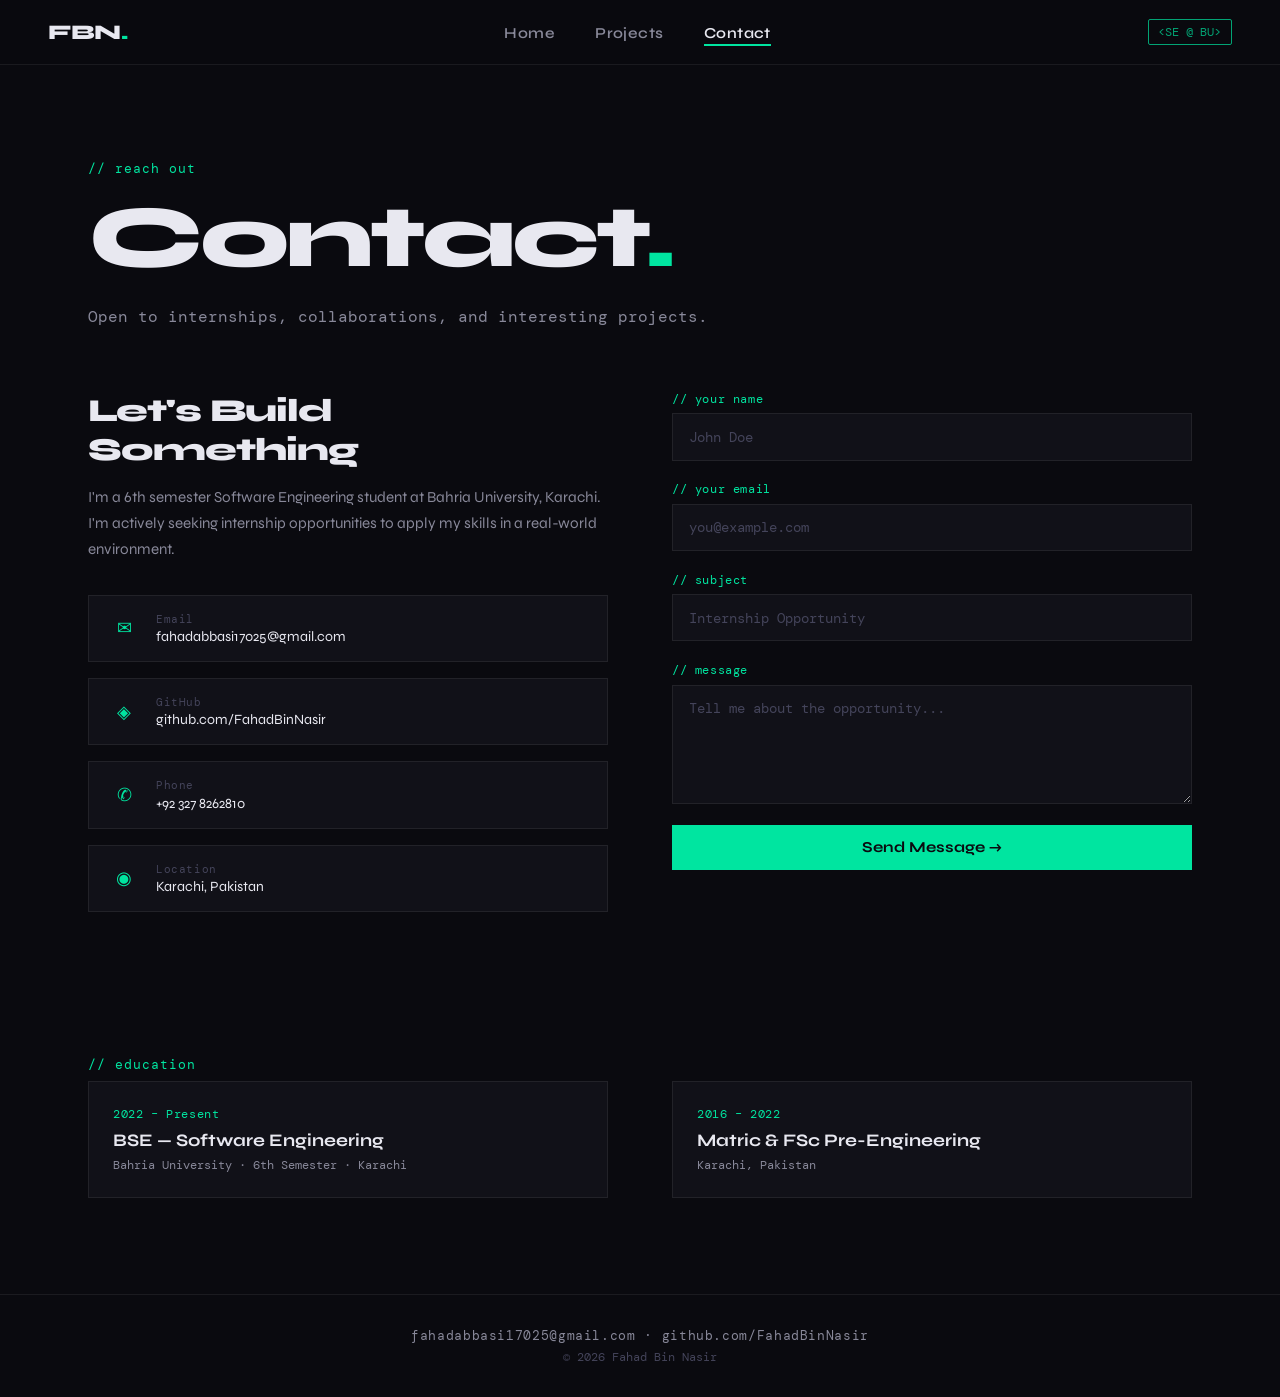
==== contact.html @ 9cdaa119 "Initial portfolio commit" ====
<!DOCTYPE html>
<html lang="en">
<head>
  <meta charset="UTF-8" />
  <meta name="viewport" content="width=device-width, initial-scale=1.0"/>
  <title>Contact — Fahad Bin Nasir</title>
  <link rel="preconnect" href="https://fonts.googleapis.com">
  <link href="https://fonts.googleapis.com/css2?family=Syne:wght@400;600;700;800&family=DM+Mono:wght@300;400;500&display=swap" rel="stylesheet">
  <link rel="stylesheet" href="css/style.css">
</head>
<body>

  <nav>
    <div class="nav-logo">FBN<span class="dot">.</span></div>
    <ul class="nav-links">
      <li><a href="index.html">Home</a></li>
      <li><a href="projects.html">Projects</a></li>
      <li><a href="contact.html" class="active">Contact</a></li>
    </ul>
    <div class="nav-tag mono">&lt;SE @ BU&gt;</div>
  </nav>

  <div class="page-header">
    <p class="section-label mono fade-in">// reach out</p>
    <h1 class="page-title fade-in delay-1">Contact<span class="dot">.</span></h1>
    <p class="page-subtitle fade-in delay-2">Open to internships, collaborations, and interesting projects.</p>
  </div>

  <section class="contact-section">
    <div class="contact-grid">

      <div class="contact-info fade-up">
        <h2>Let's Build Something</h2>
        <p>I'm a 6th semester Software Engineering student at Bahria University, Karachi. I'm actively seeking internship opportunities to apply my skills in a real-world environment.</p>

        <div class="contact-links">
          <a href="mailto:fahadabbasi17025@gmail.com" class="contact-link">
            <span class="contact-icon mono">✉</span>
            <div>
              <span class="contact-label mono">Email</span>
              <span class="contact-val">fahadabbasi17025@gmail.com</span>
            </div>
          </a>
          <a href="https://github.com/FahadBinNasir" target="_blank" class="contact-link">
            <span class="contact-icon mono">◈</span>
            <div>
              <span class="contact-label mono">GitHub</span>
              <span class="contact-val">github.com/FahadBinNasir</span>
            </div>
          </a>
          <a href="tel:+923278262810" class="contact-link">
            <span class="contact-icon mono">✆</span>
            <div>
              <span class="contact-label mono">Phone</span>
              <span class="contact-val">+92 327 8262810</span>
            </div>
          </a>
          <div class="contact-link no-hover">
            <span class="contact-icon mono">◉</span>
            <div>
              <span class="contact-label mono">Location</span>
              <span class="contact-val">Karachi, Pakistan</span>
            </div>
          </div>
        </div>
      </div>

      <div class="contact-form-wrap fade-up delay-2">
        <form class="contact-form" id="contactForm">
          <div class="form-group">
            <label class="mono" for="name">// your name</label>
            <input type="text" id="name" placeholder="John Doe" required>
          </div>
          <div class="form-group">
            <label class="mono" for="email">// your email</label>
            <input type="email" id="email" placeholder="you@example.com" required>
          </div>
          <div class="form-group">
            <label class="mono" for="subject">// subject</label>
            <input type="text" id="subject" placeholder="Internship Opportunity">
          </div>
          <div class="form-group">
            <label class="mono" for="message">// message</label>
            <textarea id="message" rows="5" placeholder="Tell me about the opportunity..." required></textarea>
          </div>
          <button type="submit" class="btn-primary full-width">Send Message →</button>
          <p class="form-note mono" id="formMsg"></p>
        </form>
      </div>

    </div>
  </section>

  <!-- Education strip -->
  <section class="edu-strip">
    <p class="section-label mono">// education</p>
    <div class="edu-items">
      <div class="edu-item fade-up">
        <span class="edu-year mono">2022 – Present</span>
        <h3>BSE — Software Engineering</h3>
        <p class="mono">Bahria University · 6th Semester · Karachi</p>
      </div>
      <div class="edu-item fade-up delay-1">
        <span class="edu-year mono">2016 – 2022</span>
        <h3>Matric &amp; FSc Pre-Engineering</h3>
        <p class="mono">Karachi, Pakistan</p>
      </div>
    </div>
  </section>

  <footer>
    <p class="mono">fahadabbasi17025@gmail.com · github.com/FahadBinNasir</p>
    <p class="footer-copy">© 2026 Fahad Bin Nasir</p>
  </footer>

  <script src="js/main.js"></script>
</body>
</html>
---- css/style.css ----
/* ============================================
   FAHAD BIN NASIR — PORTFOLIO STYLESHEET
   Aesthetic: Dark terminal-meets-editorial
   ============================================ */

:root {
  --bg: #0a0a0f;
  --surface: #111118;
  --surface2: #1a1a24;
  --border: rgba(255,255,255,0.07);
  --accent: #00e5a0;
  --accent2: #7c6bff;
  --text: #e8e8f0;
  --text-dim: #888899;
  --text-dimmer: #44445a;
  --font-display: 'Syne', sans-serif;
  --font-mono: 'DM Mono', monospace;
}

*, *::before, *::after { box-sizing: border-box; margin: 0; padding: 0; }

html { scroll-behavior: smooth; }

body {
  background: var(--bg);
  color: var(--text);
  font-family: var(--font-display);
  min-height: 100vh;
  overflow-x: hidden;
}

/* ── TYPOGRAPHY ── */
.mono { font-family: var(--font-mono); }
.dot { color: var(--accent); }
.outline-text {
  -webkit-text-stroke: 2px var(--accent);
  color: transparent;
}

/* ── NAV ── */
nav {
  position: fixed;
  top: 0; left: 0; right: 0;
  z-index: 100;
  display: flex;
  align-items: center;
  justify-content: space-between;
  padding: 1.2rem 3rem;
  background: rgba(10,10,15,0.85);
  backdrop-filter: blur(16px);
  border-bottom: 1px solid var(--border);
}

.nav-logo {
  font-family: var(--font-display);
  font-weight: 800;
  font-size: 1.3rem;
  letter-spacing: -0.02em;
  color: var(--text);
}

.nav-links {
  list-style: none;
  display: flex;
  gap: 2.5rem;
}

.nav-links a {
  text-decoration: none;
  color: var(--text-dim);
  font-size: 0.95rem;
  font-weight: 600;
  letter-spacing: 0.03em;
  transition: color 0.2s;
  position: relative;
}

.nav-links a::after {
  content: '';
  position: absolute;
  bottom: -4px; left: 0;
  width: 0; height: 2px;
  background: var(--accent);
  transition: width 0.25s ease;
}

.nav-links a:hover, .nav-links a.active {
  color: var(--text);
}

.nav-links a.active::after,
.nav-links a:hover::after {
  width: 100%;
}

.nav-tag {
  font-size: 0.75rem;
  color: var(--accent);
  border: 1px solid var(--accent);
  padding: 0.25rem 0.6rem;
  border-radius: 2px;
  opacity: 0.7;
}

/* ── ANIMATIONS ── */
@keyframes fadeIn {
  from { opacity: 0; transform: translateY(20px); }
  to   { opacity: 1; transform: translateY(0); }
}

@keyframes fadeUp {
  from { opacity: 0; transform: translateY(40px); }
  to   { opacity: 1; transform: translateY(0); }
}

.fade-in { animation: fadeIn 0.7s ease both; }
.fade-up { animation: fadeUp 0.7s ease both; }

.delay-1 { animation-delay: 0.15s; }
.delay-2 { animation-delay: 0.3s; }
.delay-3 { animation-delay: 0.45s; }
.delay-4 { animation-delay: 0.6s; }
.delay-5 { animation-delay: 0.75s; }

/* ── HERO ── */
.hero {
  min-height: 100vh;
  display: flex;
  flex-direction: column;
  align-items: flex-start;
  justify-content: center;
  padding: 8rem 3rem 4rem;
  position: relative;
  overflow: hidden;
}

.hero-bg-grid {
  position: absolute;
  inset: 0;
  background-image:
    linear-gradient(rgba(0,229,160,0.04) 1px, transparent 1px),
    linear-gradient(90deg, rgba(0,229,160,0.04) 1px, transparent 1px);
  background-size: 60px 60px;
  mask-image: radial-gradient(ellipse at 20% 50%, black 30%, transparent 80%);
}

.hero-content { position: relative; z-index: 1; max-width: 800px; }

.hero-greeting {
  color: var(--accent);
  font-size: 0.9rem;
  margin-bottom: 1rem;
  letter-spacing: 0.05em;
}

.hero-name {
  font-size: clamp(3.5rem, 9vw, 7rem);
  font-weight: 800;
  line-height: 1;
  letter-spacing: -0.04em;
  margin-bottom: 1.5rem;
}

.hero-tagline {
  font-size: 1.1rem;
  color: var(--text-dim);
  margin-bottom: 2.5rem;
  font-weight: 400;
  letter-spacing: 0.02em;
}

.hero-cta { display: flex; gap: 1rem; flex-wrap: wrap; }

.hero-scroll-hint {
  position: absolute;
  bottom: 2rem; left: 3rem;
  font-size: 0.75rem;
  color: var(--text-dimmer);
  letter-spacing: 0.1em;
}

/* ── BUTTONS ── */
.btn-primary {
  display: inline-block;
  padding: 0.85rem 2rem;
  background: var(--accent);
  color: var(--bg);
  font-family: var(--font-display);
  font-weight: 700;
  font-size: 0.95rem;
  text-decoration: none;
  border: none;
  cursor: pointer;
  transition: transform 0.2s, box-shadow 0.2s;
}

.btn-primary:hover {
  transform: translateY(-2px);
  box-shadow: 0 8px 30px rgba(0,229,160,0.3);
}

.btn-primary.full-width { width: 100%; text-align: center; }

.btn-ghost {
  display: inline-block;
  padding: 0.85rem 2rem;
  border: 1.5px solid var(--border);
  color: var(--text);
  font-family: var(--font-display);
  font-weight: 600;
  font-size: 0.95rem;
  text-decoration: none;
  transition: border-color 0.2s, color 0.2s;
}

.btn-ghost:hover {
  border-color: var(--accent);
  color: var(--accent);
}

/* ── SECTION LABELS ── */
.section-label {
  font-size: 0.8rem;
  color: var(--accent);
  letter-spacing: 0.08em;
  margin-bottom: 0.5rem;
}

.section-title {
  font-size: clamp(2rem, 4vw, 3rem);
  font-weight: 800;
  letter-spacing: -0.03em;
  margin-bottom: 2.5rem;
}

/* ── SKILLS SECTION ── */
.skills-section {
  padding: 6rem 3rem;
  max-width: 1200px;
  margin: 0 auto;
}

.skills-grid {
  display: grid;
  grid-template-columns: repeat(auto-fit, minmax(240px, 1fr));
  gap: 1.5px;
  background: var(--border);
}

.skill-card {
  background: var(--surface);
  padding: 2rem;
  transition: background 0.2s;
}

.skill-card:hover { background: var(--surface2); }

.skill-icon { font-size: 2rem; margin-bottom: 1rem; }

.skill-card h3 {
  font-size: 1rem;
  font-weight: 700;
  margin-bottom: 0.6rem;
  letter-spacing: 0.01em;
}

.skill-card p {
  font-size: 0.85rem;
  color: var(--text-dim);
  line-height: 1.6;
  font-family: var(--font-mono);
}

/* ── FEATURED SECTION ── */
.featured-section {
  padding: 4rem 3rem 6rem;
  max-width: 1200px;
  margin: 0 auto;
}

.featured-card {
  background: var(--surface);
  border: 1px solid var(--border);
  border-left: 4px solid var(--accent);
  padding: 3rem;
  position: relative;
}

.featured-badge {
  font-family: var(--font-mono);
  font-size: 0.7rem;
  color: var(--accent);
  letter-spacing: 0.1em;
  margin-bottom: 1rem;
}

.featured-title {
  font-size: 3rem;
  font-weight: 800;
  letter-spacing: -0.04em;
  margin-bottom: 0.3rem;
}

.featured-sub {
  font-family: var(--font-mono);
  font-size: 0.85rem;
  color: var(--text-dim);
  margin-bottom: 1.5rem;
}

.featured-desc {
  color: var(--text-dim);
  line-height: 1.7;
  max-width: 600px;
  margin-bottom: 1.5rem;
  font-size: 0.97rem;
}

/* ── TAGS ── */
.proj-tags, .featured-tags { display: flex; flex-wrap: wrap; gap: 0.5rem; margin-bottom: 1.5rem; }

.tag {
  font-family: var(--font-mono);
  font-size: 0.72rem;
  padding: 0.25rem 0.7rem;
  border: 1px solid var(--border);
  color: var(--text-dim);
  letter-spacing: 0.04em;
  transition: border-color 0.2s, color 0.2s;
}

.tag:hover {
  border-color: var(--accent2);
  color: var(--accent2);
}

/* ── PAGE HEADER ── */
.page-header {
  padding: 10rem 3rem 4rem;
  max-width: 1200px;
  margin: 0 auto;
}

.page-title {
  font-size: clamp(3rem, 7vw, 5.5rem);
  font-weight: 800;
  letter-spacing: -0.04em;
  margin-bottom: 1rem;
}

.page-subtitle {
  font-size: 1rem;
  color: var(--text-dim);
  font-family: var(--font-mono);
}

/* ── PROJECTS GRID ── */
.projects-grid-section {
  padding: 0 3rem 6rem;
  max-width: 1200px;
  margin: 0 auto;
}

.projects-grid {
  display: grid;
  grid-template-columns: repeat(auto-fill, minmax(340px, 1fr));
  gap: 1.5px;
  background: var(--border);
}

.project-card {
  background: var(--surface);
  padding: 2rem;
  transition: background 0.2s;
  border-left: 0px solid var(--accent);
  transition: background 0.2s, border-left-width 0.2s;
}

.project-card:hover { background: var(--surface2); border-left-width: 3px; }
.project-card.featured-proj { border-left: 3px solid var(--accent); }

.proj-header {
  display: flex;
  justify-content: space-between;
  align-items: center;
  margin-bottom: 1rem;
}

.proj-badge {
  font-family: var(--font-mono);
  font-size: 0.7rem;
  padding: 0.2rem 0.55rem;
  background: var(--surface2);
  color: var(--text-dim);
  letter-spacing: 0.05em;
}

.proj-badge.in-progress {
  background: rgba(0,229,160,0.1);
  color: var(--accent);
}

.proj-year {
  font-size: 0.7rem;
  color: var(--accent2);
  letter-spacing: 0.05em;
}

.project-card h3 {
  font-size: 1.2rem;
  font-weight: 700;
  margin-bottom: 0.35rem;
  letter-spacing: -0.01em;
}

.proj-course {
  font-size: 0.72rem;
  color: var(--text-dimmer);
  margin-bottom: 0.75rem;
  letter-spacing: 0.01em;
}

.project-card p:not(.proj-course) {
  font-size: 0.87rem;
  color: var(--text-dim);
  line-height: 1.65;
  margin-bottom: 1rem;
}

/* ── CONTACT SECTION ── */
.contact-section {
  padding: 0 3rem 5rem;
  max-width: 1200px;
  margin: 0 auto;
}

.contact-grid {
  display: grid;
  grid-template-columns: 1fr 1fr;
  gap: 4rem;
}

.contact-info h2 {
  font-size: 2rem;
  font-weight: 800;
  letter-spacing: -0.03em;
  margin-bottom: 1rem;
}

.contact-info > p {
  color: var(--text-dim);
  line-height: 1.7;
  margin-bottom: 2rem;
  font-size: 0.95rem;
}

.contact-links { display: flex; flex-direction: column; gap: 1rem; }

.contact-link {
  display: flex;
  align-items: center;
  gap: 1rem;
  text-decoration: none;
  padding: 1rem 1.2rem;
  border: 1px solid var(--border);
  background: var(--surface);
  transition: border-color 0.2s, background 0.2s;
  color: inherit;
}

.contact-link:hover:not(.no-hover) {
  border-color: var(--accent);
  background: var(--surface2);
}

.contact-icon {
  font-size: 1.1rem;
  color: var(--accent);
  width: 2rem;
  text-align: center;
}

.contact-label {
  display: block;
  font-size: 0.7rem;
  color: var(--text-dimmer);
  letter-spacing: 0.05em;
  margin-bottom: 0.15rem;
}

.contact-val {
  display: block;
  font-size: 0.88rem;
  color: var(--text);
}

/* ── FORM ── */
.contact-form { display: flex; flex-direction: column; gap: 1.3rem; }

.form-group { display: flex; flex-direction: column; gap: 0.4rem; }

.form-group label {
  font-size: 0.75rem;
  color: var(--accent);
  letter-spacing: 0.05em;
}

.form-group input,
.form-group textarea {
  background: var(--surface);
  border: 1px solid var(--border);
  color: var(--text);
  padding: 0.85rem 1rem;
  font-family: var(--font-mono);
  font-size: 0.9rem;
  outline: none;
  transition: border-color 0.2s;
  resize: vertical;
}

.form-group input:focus,
.form-group textarea:focus {
  border-color: var(--accent);
}

.form-group input::placeholder,
.form-group textarea::placeholder {
  color: var(--text-dimmer);
}

.form-note {
  font-size: 0.8rem;
  color: var(--accent);
  text-align: center;
  min-height: 1.2rem;
}

/* ── EDUCATION STRIP ── */
.edu-strip {
  padding: 4rem 3rem 6rem;
  max-width: 1200px;
  margin: 0 auto;
}

.edu-items {
  display: flex;
  gap: 4rem;
  flex-wrap: wrap;
}

.edu-item {
  flex: 1;
  min-width: 250px;
  padding: 1.5rem;
  border: 1px solid var(--border);
  background: var(--surface);
}

.edu-year {
  font-size: 0.75rem;
  color: var(--accent);
  display: block;
  margin-bottom: 0.5rem;
  letter-spacing: 0.05em;
}

.edu-item h3 {
  font-size: 1.1rem;
  font-weight: 700;
  margin-bottom: 0.35rem;
}

.edu-item p { font-size: 0.78rem; color: var(--text-dim); }

/* ── FOOTER ── */
footer {
  border-top: 1px solid var(--border);
  padding: 2rem 3rem;
  text-align: center;
  display: flex;
  flex-direction: column;
  gap: 0.4rem;
}

footer .mono {
  font-size: 0.8rem;
  color: var(--text-dim);
  letter-spacing: 0.05em;
}

.footer-copy {
  font-size: 0.72rem;
  color: var(--text-dimmer);
  font-family: var(--font-mono);
}

/* ── RESPONSIVE ── */
@media (max-width: 768px) {
  nav { padding: 1rem 1.5rem; }
  .nav-tag { display: none; }
  .hero { padding: 7rem 1.5rem 3rem; }
  .hero-scroll-hint { left: 1.5rem; }
  .skills-section,
  .featured-section,
  .page-header,
  .projects-grid-section,
  .contact-section,
  .edu-strip { padding-left: 1.5rem; padding-right: 1.5rem; }
  .contact-grid { grid-template-columns: 1fr; gap: 2.5rem; }
  .projects-grid { grid-template-columns: 1fr; }
  .featured-card { padding: 1.5rem; }
}
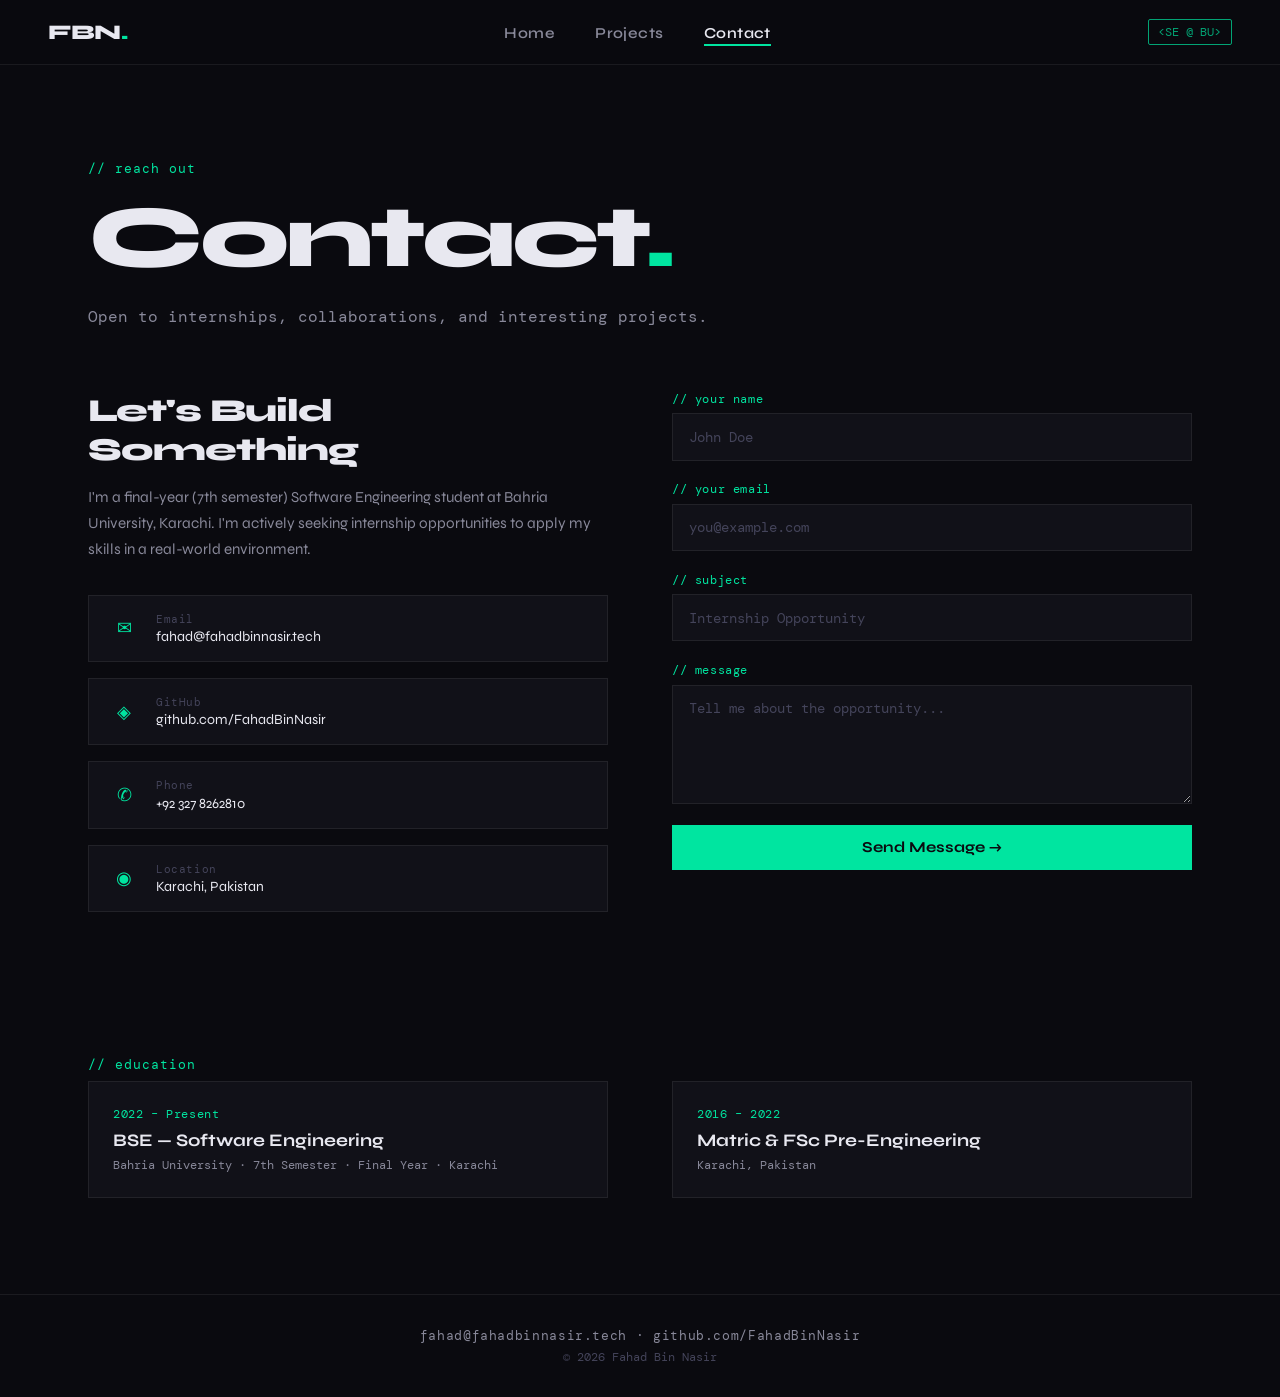
==== commit f4429799: "Add files via upload" ====
--- a/contact.html
+++ b/contact.html
@@ -4,6 +4,8 @@
   <meta charset="UTF-8" />
   <meta name="viewport" content="width=device-width, initial-scale=1.0"/>
   <title>Contact — Fahad Bin Nasir</title>
+  <meta name="description" content="Get in touch with Fahad Bin Nasir — open to internships, collaborations, and interesting projects in Karachi or remote."/>
+  <link rel="icon" type="image/svg+xml" href="favicon.svg"/>
   <link rel="preconnect" href="https://fonts.googleapis.com">
   <link href="https://fonts.googleapis.com/css2?family=Syne:wght@400;600;700;800&family=DM+Mono:wght@300;400;500&display=swap" rel="stylesheet">
   <link rel="stylesheet" href="css/style.css">
@@ -31,14 +33,14 @@
 
       <div class="contact-info fade-up">
         <h2>Let's Build Something</h2>
-        <p>I'm a 6th semester Software Engineering student at Bahria University, Karachi. I'm actively seeking internship opportunities to apply my skills in a real-world environment.</p>
+        <p>I'm a final-year (7th semester) Software Engineering student at Bahria University, Karachi. I'm actively seeking internship opportunities to apply my skills in a real-world environment.</p>
 
         <div class="contact-links">
-          <a href="mailto:fahadabbasi17025@gmail.com" class="contact-link">
+          <a href="mailto:fahad@fahadbinnasir.tech" class="contact-link">
             <span class="contact-icon mono">✉</span>
             <div>
               <span class="contact-label mono">Email</span>
-              <span class="contact-val">fahadabbasi17025@gmail.com</span>
+              <span class="contact-val">fahad@fahadbinnasir.tech</span>
             </div>
           </a>
           <a href="https://github.com/FahadBinNasir" target="_blank" class="contact-link">
@@ -98,7 +100,7 @@
       <div class="edu-item fade-up">
         <span class="edu-year mono">2022 – Present</span>
         <h3>BSE — Software Engineering</h3>
-        <p class="mono">Bahria University · 6th Semester · Karachi</p>
+        <p class="mono">Bahria University · 7th Semester · Final Year · Karachi</p>
       </div>
       <div class="edu-item fade-up delay-1">
         <span class="edu-year mono">2016 – 2022</span>
@@ -109,7 +111,7 @@
   </section>
 
   <footer>
-    <p class="mono">fahadabbasi17025@gmail.com · github.com/FahadBinNasir</p>
+    <p class="mono">fahad@fahadbinnasir.tech · github.com/FahadBinNasir</p>
     <p class="footer-copy">© 2026 Fahad Bin Nasir</p>
   </footer>
 
--- a/css/style.css
+++ b/css/style.css
@@ -594,6 +594,84 @@
   font-family: var(--font-mono);
 }
 
+/* ── ABOUT STRIP ── */
+.about-strip {
+  padding: 5rem 3rem;
+  max-width: 1200px;
+  margin: 0 auto;
+}
+
+.about-card {
+  background: var(--surface);
+  border: 1px solid var(--border);
+  padding: 2.5rem;
+  display: grid;
+  grid-template-columns: 1.4fr 1fr;
+  gap: 3rem;
+}
+
+.about-card h2 {
+  font-size: 1.8rem;
+  font-weight: 800;
+  letter-spacing: -0.03em;
+  margin-bottom: 1rem;
+}
+
+.about-card > div > p {
+  color: var(--text-dim);
+  line-height: 1.75;
+  font-size: 0.95rem;
+  margin-bottom: 1rem;
+}
+
+.about-card > div > p:last-child { margin-bottom: 0; }
+
+.about-card a { color: var(--accent); text-decoration: none; }
+.about-card a:hover { text-decoration: underline; }
+
+.about-facts {
+  display: flex;
+  flex-direction: column;
+  gap: 0.9rem;
+  justify-content: center;
+  border-left: 1px solid var(--border);
+  padding-left: 2rem;
+}
+
+.fact-label {
+  display: block;
+  font-family: var(--font-mono);
+  font-size: 0.7rem;
+  color: var(--text-dimmer);
+  letter-spacing: 0.06em;
+  margin-bottom: 0.2rem;
+}
+
+.fact-val {
+  font-size: 0.92rem;
+  color: var(--text);
+  font-weight: 600;
+}
+
+.fact-val .open { color: var(--accent); }
+
+/* ── PROJECT LINKS ── */
+.proj-links {
+  display: flex;
+  gap: 1.2rem;
+  margin-top: 0.2rem;
+}
+
+.proj-links a {
+  font-family: var(--font-mono);
+  font-size: 0.75rem;
+  color: var(--accent);
+  text-decoration: none;
+  letter-spacing: 0.04em;
+}
+
+.proj-links a:hover { text-decoration: underline; }
+
 /* ── RESPONSIVE ── */
 @media (max-width: 768px) {
   nav { padding: 1rem 1.5rem; }
@@ -607,6 +685,9 @@
   .contact-section,
   .edu-strip { padding-left: 1.5rem; padding-right: 1.5rem; }
   .contact-grid { grid-template-columns: 1fr; gap: 2.5rem; }
+  .about-card { grid-template-columns: 1fr; gap: 2rem; }
+  .about-facts { border-left: none; padding-left: 0; border-top: 1px solid var(--border); padding-top: 1.5rem; }
+  .about-strip { padding-left: 1.5rem; padding-right: 1.5rem; }
   .projects-grid { grid-template-columns: 1fr; }
   .featured-card { padding: 1.5rem; }
 }
